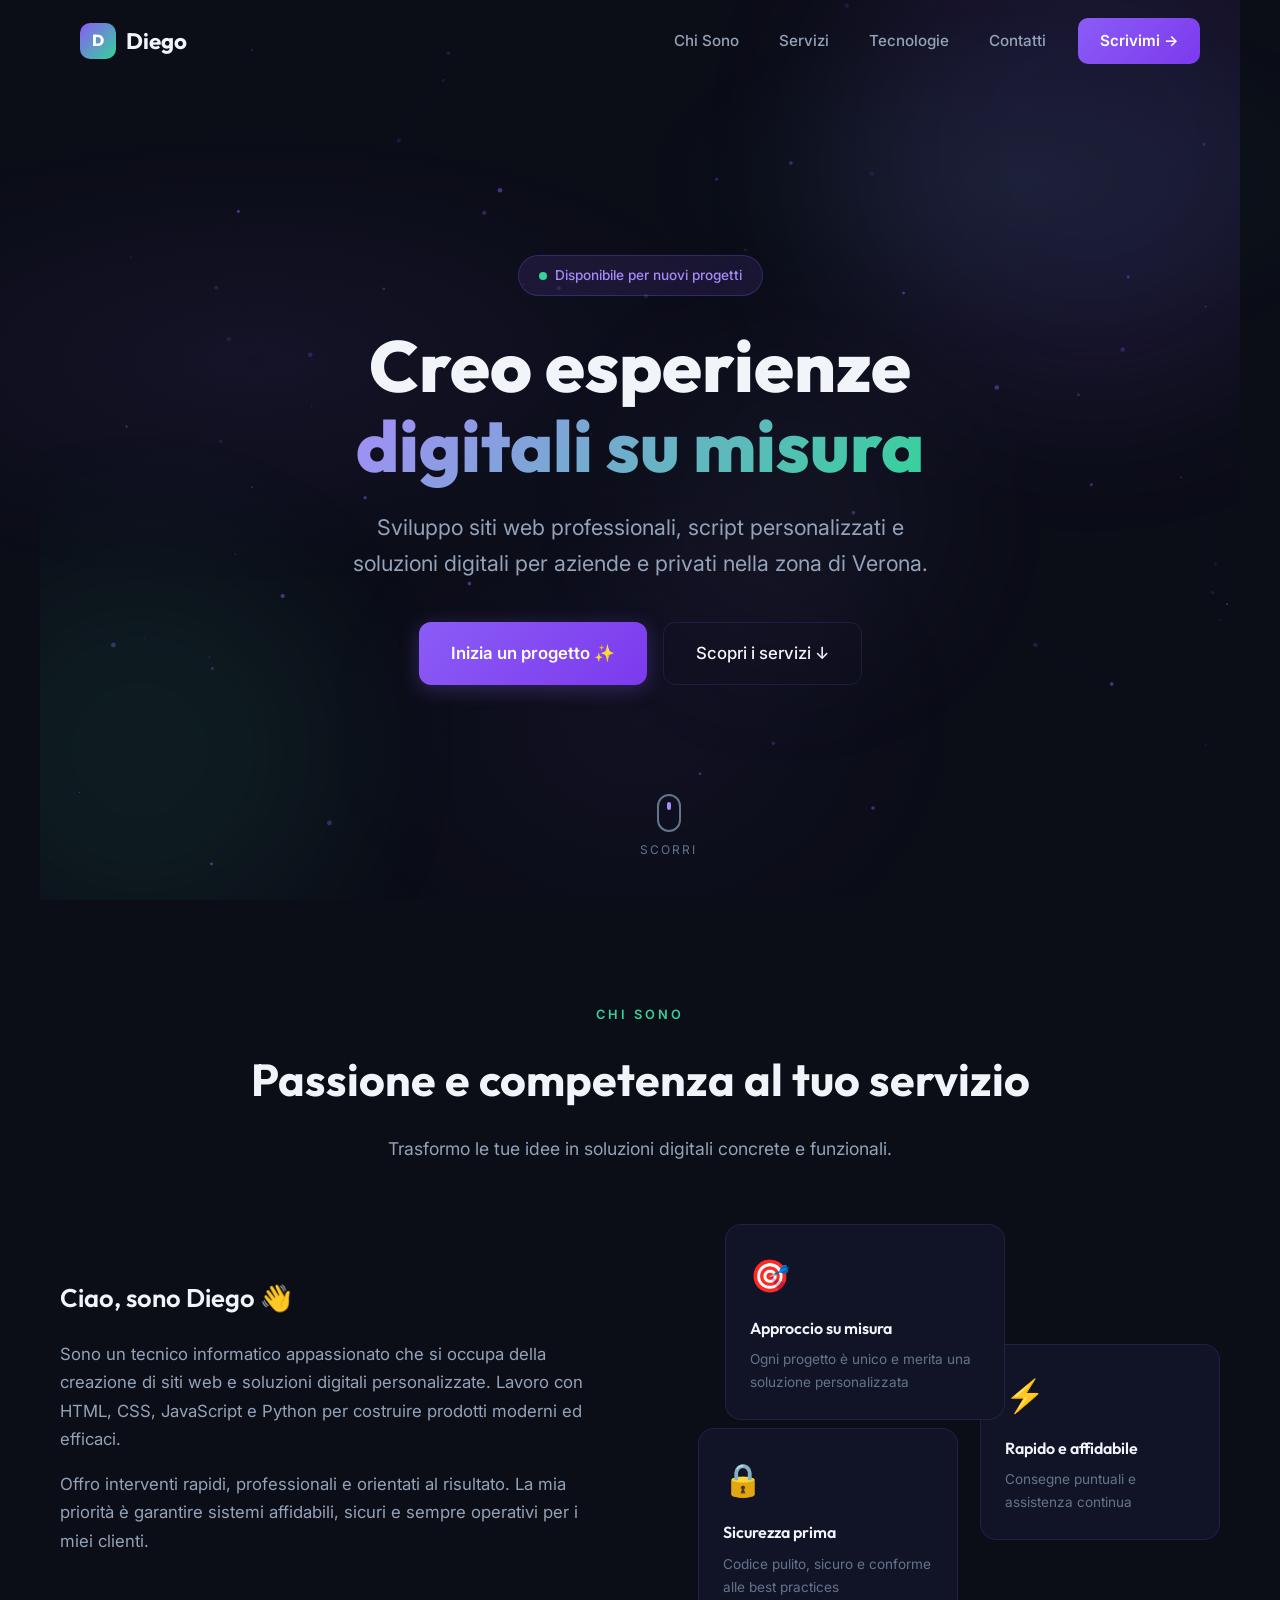
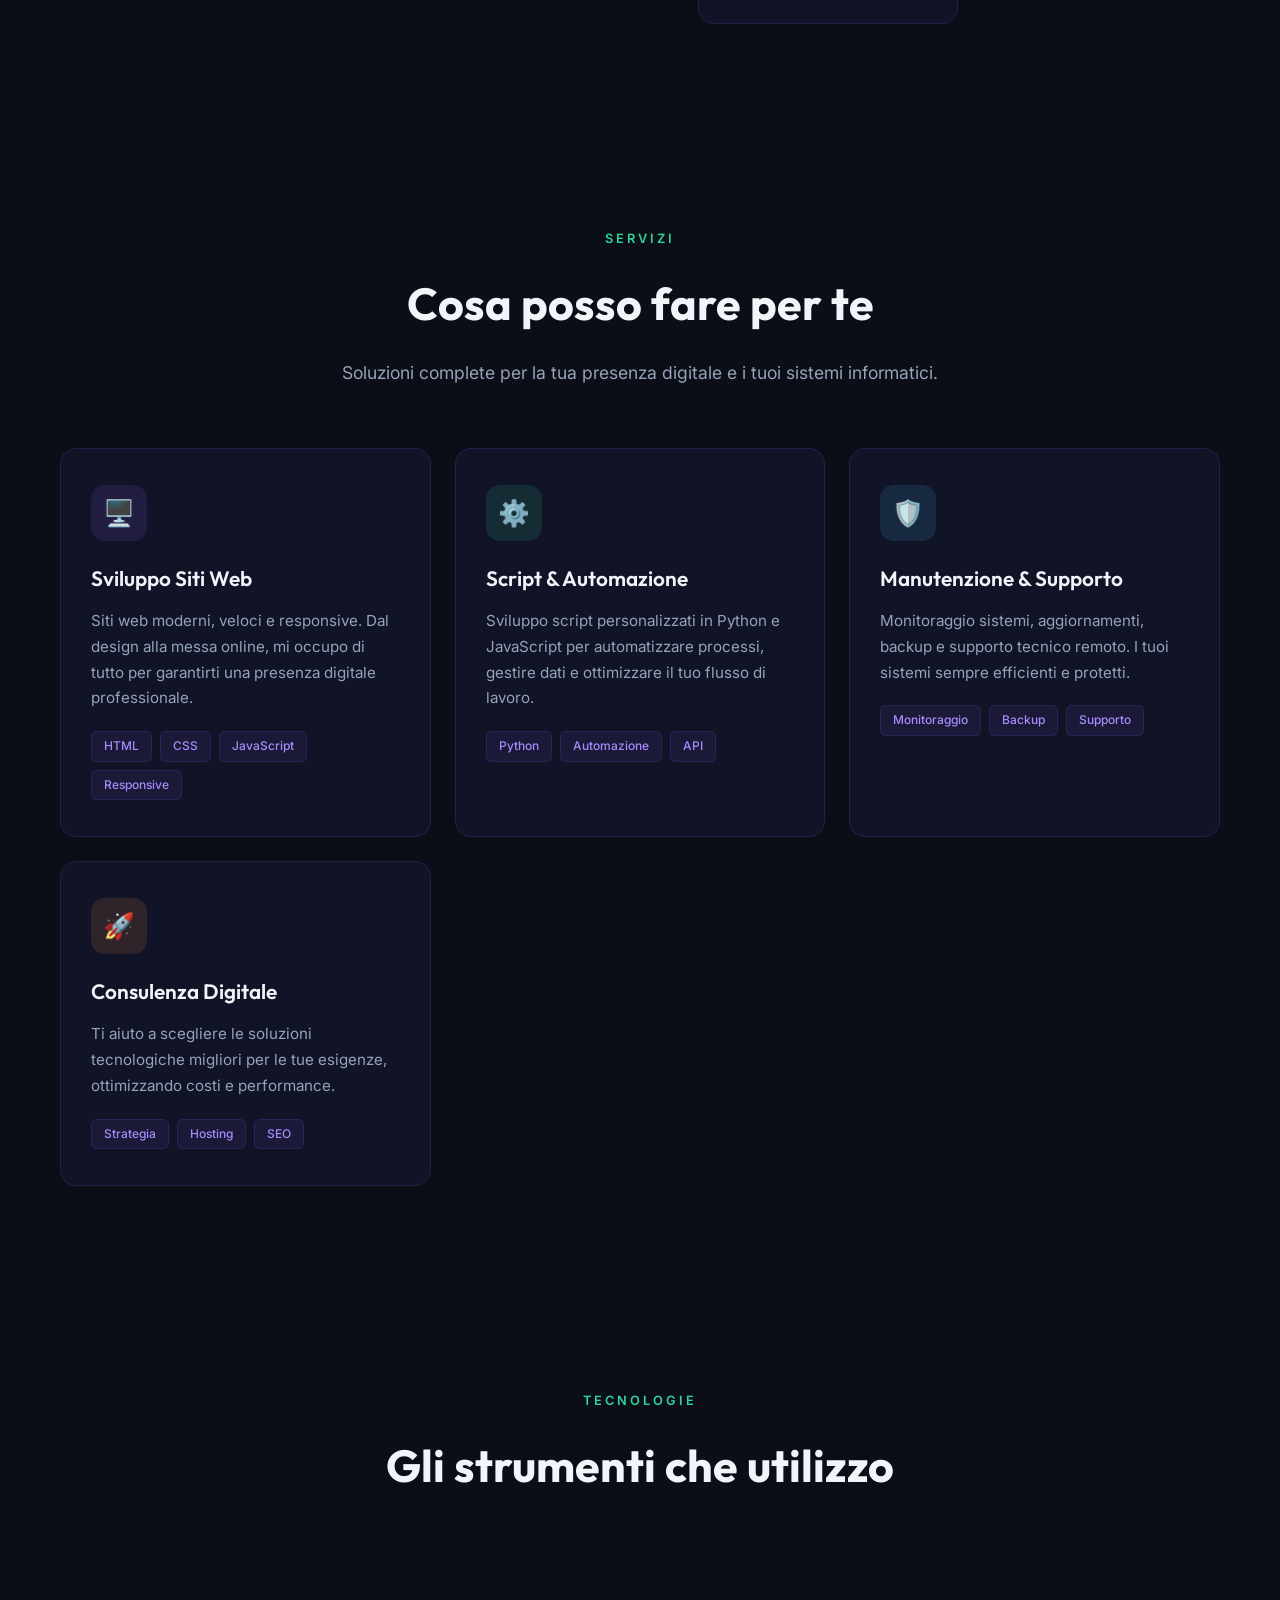
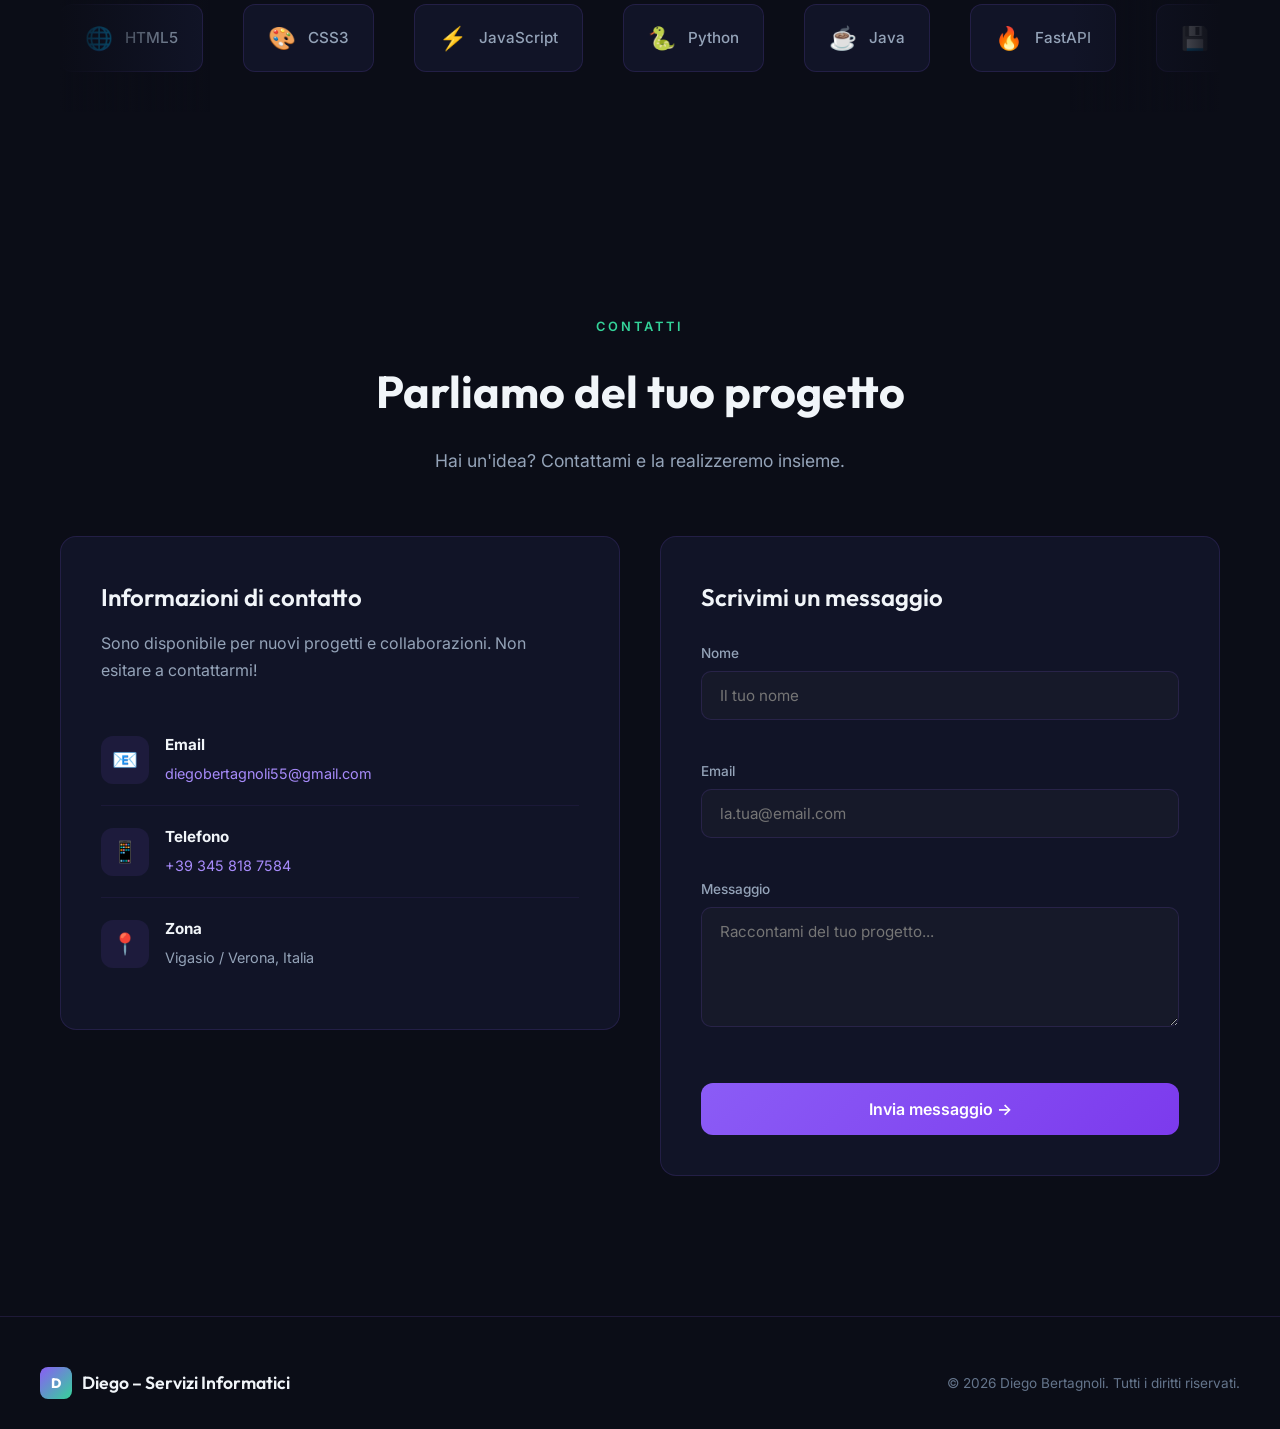
==== index.html @ 733b4179 "primo commit" ====
<!DOCTYPE html>
<html lang="it">
<head>
    <meta charset="UTF-8">
    <meta name="viewport" content="width=device-width, initial-scale=1.0">
    <title>Diego Bertagnoli – Sviluppo Web & Servizi Informatici</title>
    <meta name="description" content="Sviluppo siti web professionali per aziende e privati a Verona. Diego Bertagnoli – soluzioni digitali su misura in HTML, CSS, JavaScript e Python.">

    <!-- Google Fonts -->
    <link href="https://fonts.googleapis.com/css2?family=Outfit:wght@300;400;500;600;700;800&family=Inter:wght@300;400;500;600&display=swap" rel="stylesheet">

    <!-- Stylesheet -->
    <link rel="stylesheet" href="style.css">
</head>

<body>

    <!-- Background -->
    <div class="bg-gradient"></div>
    <canvas id="particles-canvas"></canvas>

    <!-- NAVBAR -->
    <nav id="navbar">
        <div class="nav-container">
            <a href="#" class="nav-logo">
                <div class="logo-icon">D</div>
                Diego
            </a>
            <div class="nav-links" id="navLinks">
                <a href="#chi">Chi Sono</a>
                <a href="#servizi">Servizi</a>
                <a href="#tech">Tecnologie</a>
                <a href="#contatti">Contatti</a>
                <a href="#contatti" class="nav-cta">Scrivimi →</a>
            </div>
            <div class="hamburger" id="hamburger">
                <span></span>
                <span></span>
                <span></span>
            </div>
        </div>
    </nav>

    <!-- HERO -->
    <section class="hero" id="hero">
        <div class="hero-bg-orb orb-1"></div>
        <div class="hero-bg-orb orb-2"></div>
        <div class="hero-bg-orb orb-3"></div>
        <div class="hero-content">
            <div class="hero-badge">
                <span class="pulse-dot"></span>
                Disponibile per nuovi progetti
            </div>
            <h1>Creo esperienze<br><span class="gradient-text">digitali su misura</span></h1>
            <p>Sviluppo siti web professionali, script personalizzati e soluzioni digitali per aziende e privati nella zona di Verona.</p>
            <div class="hero-buttons">
                <a href="#contatti" class="btn-primary">Inizia un progetto ✨</a>
                <a href="#servizi" class="btn-secondary">Scopri i servizi ↓</a>
            </div>
        </div>
        <div class="scroll-indicator">
            <div class="scroll-mouse"></div>
            <span>Scorri</span>
        </div>
    </section>

    <!-- CHI SONO -->
    <section id="chi">
        <div class="section-header reveal">
            <span class="section-tag">Chi Sono</span>
            <h2>Passione e competenza al tuo servizio</h2>
            <p>Trasformo le tue idee in soluzioni digitali concrete e funzionali.</p>
        </div>

        <div class="about-grid">
            <div class="about-text reveal">
                <h3>Ciao, sono Diego 👋</h3>
                <p>Sono un tecnico informatico appassionato che si occupa della creazione di siti web e soluzioni digitali personalizzate. Lavoro con HTML, CSS, JavaScript e Python per costruire prodotti moderni ed efficaci.</p>
                <p>Offro interventi rapidi, professionali e orientati al risultato. La mia priorità è garantire sistemi affidabili, sicuri e sempre operativi per i miei clienti.</p>
            </div>

            <div class="about-visual reveal">
                <div class="about-card-stack">
                    <div class="floating-card fc-1">
                        <div class="fc-icon">🎯</div>
                        <div class="fc-title">Approccio su misura</div>
                        <div class="fc-desc">Ogni progetto è unico e merita una soluzione personalizzata</div>
                    </div>
                    <div class="floating-card fc-2">
                        <div class="fc-icon">⚡</div>
                        <div class="fc-title">Rapido e affidabile</div>
                        <div class="fc-desc">Consegne puntuali e assistenza continua</div>
                    </div>
                    <div class="floating-card fc-3">
                        <div class="fc-icon">🔒</div>
                        <div class="fc-title">Sicurezza prima</div>
                        <div class="fc-desc">Codice pulito, sicuro e conforme alle best practices</div>
                    </div>
                </div>
            </div>
        </div>
    </section>

    <!-- SERVIZI -->
    <section id="servizi">
        <div class="section-header reveal">
            <span class="section-tag">Servizi</span>
            <h2>Cosa posso fare per te</h2>
            <p>Soluzioni complete per la tua presenza digitale e i tuoi sistemi informatici.</p>
        </div>

        <div class="services-grid">
            <div class="service-card reveal">
                <div class="service-icon si-purple">🖥️</div>
                <h3>Sviluppo Siti Web</h3>
                <p>Siti web moderni, veloci e responsive. Dal design alla messa online, mi occupo di tutto per garantirti una presenza digitale professionale.</p>
                <div class="service-tags">
                    <span class="service-tag">HTML</span>
                    <span class="service-tag">CSS</span>
                    <span class="service-tag">JavaScript</span>
                    <span class="service-tag">Responsive</span>
                </div>
            </div>

            <div class="service-card reveal">
                <div class="service-icon si-green">⚙️</div>
                <h3>Script & Automazione</h3>
                <p>Sviluppo script personalizzati in Python e JavaScript per automatizzare processi, gestire dati e ottimizzare il tuo flusso di lavoro.</p>
                <div class="service-tags">
                    <span class="service-tag">Python</span>
                    <span class="service-tag">Automazione</span>
                    <span class="service-tag">API</span>
                </div>
            </div>

            <div class="service-card reveal">
                <div class="service-icon si-blue">🛡️</div>
                <h3>Manutenzione & Supporto</h3>
                <p>Monitoraggio sistemi, aggiornamenti, backup e supporto tecnico remoto. I tuoi sistemi sempre efficienti e protetti.</p>
                <div class="service-tags">
                    <span class="service-tag">Monitoraggio</span>
                    <span class="service-tag">Backup</span>
                    <span class="service-tag">Supporto</span>
                </div>
            </div>

            <div class="service-card reveal">
                <div class="service-icon si-orange">🚀</div>
                <h3>Consulenza Digitale</h3>
                <p>Ti aiuto a scegliere le soluzioni tecnologiche migliori per le tue esigenze, ottimizzando costi e performance.</p>
                <div class="service-tags">
                    <span class="service-tag">Strategia</span>
                    <span class="service-tag">Hosting</span>
                    <span class="service-tag">SEO</span>
                </div>
            </div>
        </div>
    </section>

    <!-- TECH STACK -->
    <section id="tech">
        <div class="section-header reveal">
            <span class="section-tag">Tecnologie</span>
            <h2>Gli strumenti che utilizzo</h2>
        </div>

        <div class="tech-marquee reveal">
            <div class="tech-track">
                <div class="tech-item"><span>🌐</span> HTML5</div>
                <div class="tech-item"><span>🎨</span> CSS3</div>
                <div class="tech-item"><span>⚡</span> JavaScript</div>
                <div class="tech-item"><span>🐍</span> Python</div>
                <div class="tech-item"><span>☕</span> Java</div>
                <div class="tech-item"><span>🔥</span> FastAPI</div>
                <div class="tech-item"><span>💾</span> SQL</div>
                <div class="tech-item"><span>🔧</span> Git</div>
                <div class="tech-item"><span>🖥️</span> VS Code</div>
                <div class="tech-item"><span>🌐</span> HTML5</div>
                <div class="tech-item"><span>🎨</span> CSS3</div>
                <div class="tech-item"><span>⚡</span> JavaScript</div>
                <div class="tech-item"><span>🐍</span> Python</div>
                <div class="tech-item"><span>☕</span> Java</div>
                <div class="tech-item"><span>🔥</span> FastAPI</div>
                <div class="tech-item"><span>💾</span> SQL</div>
                <div class="tech-item"><span>🔧</span> Git</div>
                <div class="tech-item"><span>🖥️</span> VS Code</div>
            </div>
        </div>
    </section>

    <!-- CONTATTI -->
    <section id="contatti">
        <div class="section-header reveal">
            <span class="section-tag">Contatti</span>
            <h2>Parliamo del tuo progetto</h2>
            <p>Hai un'idea? Contattami e la realizzeremo insieme.</p>
        </div>

        <div class="contact-grid">
            <div class="contact-info reveal">
                <h3>Informazioni di contatto</h3>
                <p>Sono disponibile per nuovi progetti e collaborazioni. Non esitare a contattarmi!</p>

                <div class="contact-detail">
                    <div class="contact-detail-icon">📧</div>
                    <div class="contact-detail-text">
                        <strong>Email</strong>
                        <span><a href="mailto:diegobertagnoli55@gmail.com">diegobertagnoli55@gmail.com</a></span>
                    </div>
                </div>

                <div class="contact-detail">
                    <div class="contact-detail-icon">📱</div>
                    <div class="contact-detail-text">
                        <strong>Telefono</strong>
                        <span><a href="tel:+393458187584">+39 345 818 7584</a></span>
                    </div>
                </div>

                <div class="contact-detail">
                    <div class="contact-detail-icon">📍</div>
                    <div class="contact-detail-text">
                        <strong>Zona</strong>
                        <span>Vigasio / Verona, Italia</span>
                    </div>
                </div>
            </div>

            <div class="contact-form-wrapper reveal">
                <h3>Scrivimi un messaggio</h3>

                <form id="contactForm">
                    <div class="form-group">
                        <label for="name">Nome</label>
                        <input type="text" id="name" name="name" placeholder="Il tuo nome" required>
                        <span class="fs-field-error" id="nameError"></span>
                    </div>
                    <div class="form-group">
                        <label for="email">Email</label>
                        <input type="email" id="email" name="email" placeholder="la.tua@email.com" required>
                        <span class="fs-field-error" id="emailError"></span>
                    </div>
                    <div class="form-group">
                        <label for="message">Messaggio</label>
                        <textarea id="message" name="message" placeholder="Raccontami del tuo progetto..." required></textarea>
                        <span class="fs-field-error" id="messageError"></span>
                    </div>
                    <button type="submit" class="form-submit" id="submitBtn">Invia messaggio →</button>
                </form>
            </div>
        </div>
    </section>

    <!-- FOOTER -->
    <footer>
        <div class="footer-content">
            <div class="footer-brand">
                <div class="logo-icon">D</div>
                Diego – Servizi Informatici
            </div>
            <div class="footer-copy">
                © 2026 Diego Bertagnoli. Tutti i diritti riservati.
            </div>
        </div>
    </footer>

    <!-- Back to Top -->
    <button class="back-to-top" id="backToTop" aria-label="Torna su">↑</button>

    <!-- Script -->
    <script src="script.js"></script>

</body>
</html>
---- style.css ----
/* ===== DESIGN TOKENS ===== */
:root {
    --primary: #8B5CF6;
    --primary-light: #A78BFA;
    --primary-dark: #7C3AED;
    --accent: #34D399;
    --accent-dark: #10B981;
    --bg-dark: #0B0D17;
    --bg-card: #111427;
    --bg-card-hover: #181C33;
    --surface: #161929;
    --text-primary: #F1F5F9;
    --text-secondary: #94A3B8;
    --text-muted: #64748B;
    --border: rgba(139, 92, 246, 0.15);
    --glow: rgba(139, 92, 246, 0.4);
    --radius: 16px;
    --transition: 0.4s cubic-bezier(0.25, 0.46, 0.45, 0.94);
}

/* ===== RESET & BASE ===== */
*, *::before, *::after {
    margin: 0;
    padding: 0;
    box-sizing: border-box;
}

html {
    scroll-behavior: smooth;
    scroll-padding-top: 80px;
}

body {
    font-family: 'Inter', sans-serif;
    background: var(--bg-dark);
    color: var(--text-primary);
    overflow-x: hidden;
    line-height: 1.7;
}

/* ===== ANIMATED BACKGROUND GRADIENT ===== */
.bg-gradient {
    position: fixed;
    top: 0;
    left: 0;
    width: 100%;
    height: 100%;
    z-index: -1;
    background:
        radial-gradient(ellipse 80% 50% at 20% 40%, rgba(139, 92, 246, 0.08) 0%, transparent 50%),
        radial-gradient(ellipse 60% 40% at 80% 20%, rgba(52, 211, 153, 0.06) 0%, transparent 50%),
        radial-gradient(ellipse 50% 60% at 50% 80%, rgba(139, 92, 246, 0.05) 0%, transparent 50%);
    animation: bgShift 15s ease-in-out infinite alternate;
}

@keyframes bgShift {
    0% { opacity: 0.7; transform: scale(1); }
    50% { opacity: 1; transform: scale(1.05); }
    100% { opacity: 0.8; transform: scale(1); }
}

/* ===== NAVBAR ===== */
nav {
    position: fixed;
    top: 0;
    width: 100%;
    z-index: 1000;
    padding: 18px 0;
    transition: var(--transition);
    background: transparent;
}

nav.scrolled {
    background: rgba(11, 13, 23, 0.85);
    backdrop-filter: blur(20px) saturate(180%);
    -webkit-backdrop-filter: blur(20px) saturate(180%);
    border-bottom: 1px solid var(--border);
    padding: 12px 0;
}

.nav-container {
    max-width: 1200px;
    margin: auto;
    display: flex;
    justify-content: space-between;
    align-items: center;
    padding: 0 40px;
}

.nav-logo {
    font-family: 'Outfit', sans-serif;
    font-weight: 700;
    font-size: 1.4rem;
    color: var(--text-primary);
    text-decoration: none;
    display: flex;
    align-items: center;
    gap: 10px;
}

.nav-logo .logo-icon {
    width: 36px;
    height: 36px;
    background: linear-gradient(135deg, var(--primary), var(--accent));
    border-radius: 10px;
    display: flex;
    align-items: center;
    justify-content: center;
    font-size: 1rem;
    font-weight: 800;
    color: white;
}

.nav-links {
    display: flex;
    align-items: center;
    gap: 8px;
}

.nav-links a {
    color: var(--text-secondary);
    text-decoration: none;
    font-weight: 500;
    font-size: 0.95rem;
    padding: 8px 16px;
    border-radius: 8px;
    transition: var(--transition);
    position: relative;
}

.nav-links a:hover {
    color: var(--text-primary);
    background: rgba(139, 92, 246, 0.1);
}

.nav-links .nav-cta {
    background: linear-gradient(135deg, var(--primary), var(--primary-dark));
    color: white !important;
    padding: 10px 22px;
    border-radius: 10px;
    font-weight: 600;
    margin-left: 8px;
}

.nav-links .nav-cta:hover {
    transform: translateY(-2px);
    box-shadow: 0 8px 25px var(--glow);
    background: linear-gradient(135deg, var(--primary-light), var(--primary));
}

/* Hamburger */
.hamburger {
    display: none;
    flex-direction: column;
    cursor: pointer;
    gap: 5px;
    padding: 8px;
    z-index: 1001;
}

.hamburger span {
    width: 26px;
    height: 2.5px;
    background: var(--text-primary);
    border-radius: 4px;
    transition: var(--transition);
}

.hamburger.active span:nth-child(1) { transform: rotate(45deg) translate(5px, 5px); }
.hamburger.active span:nth-child(2) { opacity: 0; }
.hamburger.active span:nth-child(3) { transform: rotate(-45deg) translate(5px, -5px); }

/* ===== HERO ===== */
.hero {
    min-height: 100vh;
    display: flex;
    align-items: center;
    justify-content: center;
    text-align: center;
    padding: 120px 20px 80px;
    position: relative;
    overflow: hidden;
}

.hero-bg-orb {
    position: absolute;
    border-radius: 50%;
    filter: blur(80px);
    opacity: 0.5;
    animation: orbFloat 10s ease-in-out infinite;
}

.hero-bg-orb.orb-1 {
    width: 500px;
    height: 500px;
    background: var(--primary);
    top: -100px;
    right: -100px;
    opacity: 0.12;
    animation-delay: 0s;
}

.hero-bg-orb.orb-2 {
    width: 400px;
    height: 400px;
    background: var(--accent);
    bottom: -50px;
    left: -100px;
    opacity: 0.08;
    animation-delay: -5s;
}

.hero-bg-orb.orb-3 {
    width: 300px;
    height: 300px;
    background: var(--primary-light);
    top: 40%;
    left: 50%;
    opacity: 0.06;
    animation-delay: -2.5s;
}

@keyframes orbFloat {
    0%, 100% { transform: translate(0, 0) scale(1); }
    33% { transform: translate(30px, -30px) scale(1.05); }
    66% { transform: translate(-20px, 20px) scale(0.95); }
}

.hero-content {
    position: relative;
    z-index: 2;
    max-width: 800px;
}

.hero-badge {
    display: inline-flex;
    align-items: center;
    gap: 8px;
    padding: 8px 20px;
    background: rgba(139, 92, 246, 0.12);
    border: 1px solid rgba(139, 92, 246, 0.25);
    border-radius: 50px;
    font-size: 0.85rem;
    font-weight: 500;
    color: var(--primary-light);
    margin-bottom: 30px;
    animation: fadeInUp 0.8s ease-out;
}

.hero-badge .pulse-dot {
    width: 8px;
    height: 8px;
    background: var(--accent);
    border-radius: 50%;
    animation: pulse 2s ease-in-out infinite;
}

@keyframes pulse {
    0%, 100% { opacity: 1; transform: scale(1); }
    50% { opacity: 0.5; transform: scale(1.5); }
}

.hero h1 {
    font-family: 'Outfit', sans-serif;
    font-size: clamp(2.8rem, 6vw, 4.5rem);
    font-weight: 800;
    line-height: 1.1;
    margin-bottom: 24px;
    animation: fadeInUp 0.8s ease-out 0.15s both;
}

.hero h1 .gradient-text {
    background: linear-gradient(135deg, var(--primary-light), var(--accent));
    -webkit-background-clip: text;
    -webkit-text-fill-color: transparent;
    background-clip: text;
}

.hero p {
    font-size: clamp(1.1rem, 2vw, 1.35rem);
    color: var(--text-secondary);
    max-width: 600px;
    margin: 0 auto 40px;
    animation: fadeInUp 0.8s ease-out 0.3s both;
}

.hero-buttons {
    display: flex;
    gap: 16px;
    justify-content: center;
    flex-wrap: wrap;
    animation: fadeInUp 0.8s ease-out 0.45s both;
}

.btn-primary {
    display: inline-flex;
    align-items: center;
    gap: 8px;
    padding: 16px 32px;
    background: linear-gradient(135deg, var(--primary), var(--primary-dark));
    color: white;
    border: none;
    border-radius: 12px;
    font-size: 1.05rem;
    font-weight: 600;
    text-decoration: none;
    cursor: pointer;
    transition: var(--transition);
    box-shadow: 0 4px 20px rgba(139, 92, 246, 0.3);
}

.btn-primary:hover {
    transform: translateY(-3px);
    box-shadow: 0 8px 35px rgba(139, 92, 246, 0.45);
}

.btn-secondary {
    display: inline-flex;
    align-items: center;
    gap: 8px;
    padding: 16px 32px;
    background: transparent;
    color: var(--text-primary);
    border: 1.5px solid var(--border);
    border-radius: 12px;
    font-size: 1.05rem;
    font-weight: 500;
    text-decoration: none;
    cursor: pointer;
    transition: var(--transition);
}

.btn-secondary:hover {
    border-color: var(--primary);
    background: rgba(139, 92, 246, 0.08);
    transform: translateY(-3px);
}

/* ===== SCROLL INDICATOR ===== */
.scroll-indicator {
    position: absolute;
    bottom: 40px;
    left: 50%;
    transform: translateX(-50%);
    display: flex;
    flex-direction: column;
    align-items: center;
    gap: 8px;
    animation: fadeInUp 0.8s ease-out 0.6s both;
}

.scroll-indicator span {
    font-size: 0.75rem;
    color: var(--text-muted);
    text-transform: uppercase;
    letter-spacing: 2px;
}

.scroll-mouse {
    width: 24px;
    height: 38px;
    border: 2px solid var(--text-muted);
    border-radius: 12px;
    position: relative;
}

.scroll-mouse::before {
    content: '';
    position: absolute;
    top: 6px;
    left: 50%;
    transform: translateX(-50%);
    width: 4px;
    height: 8px;
    background: var(--primary-light);
    border-radius: 2px;
    animation: scrollDown 2s ease-in-out infinite;
}

@keyframes scrollDown {
    0% { opacity: 1; transform: translateX(-50%) translateY(0); }
    100% { opacity: 0; transform: translateX(-50%) translateY(16px); }
}

/* ===== SECTIONS ===== */
section {
    padding: 100px 20px;
    max-width: 1200px;
    margin: auto;
}

.section-header {
    text-align: center;
    margin-bottom: 60px;
}

.section-tag {
    display: inline-block;
    font-size: 0.8rem;
    font-weight: 600;
    text-transform: uppercase;
    letter-spacing: 3px;
    color: var(--accent);
    margin-bottom: 16px;
}

.section-header h2 {
    font-family: 'Outfit', sans-serif;
    font-size: clamp(2rem, 4vw, 2.8rem);
    font-weight: 700;
    margin-bottom: 16px;
    color: var(--text-primary);
}

.section-header p {
    color: var(--text-secondary);
    font-size: 1.1rem;
    max-width: 600px;
    margin: 0 auto;
}

/* ===== ABOUT ===== */
.about-grid {
    display: grid;
    grid-template-columns: 1fr 1fr;
    gap: 60px;
    align-items: center;
}

.about-text h3 {
    font-family: 'Outfit', sans-serif;
    font-size: 1.6rem;
    font-weight: 600;
    margin-bottom: 20px;
    color: var(--text-primary);
}

.about-text p {
    color: var(--text-secondary);
    font-size: 1.05rem;
    margin-bottom: 16px;
}

.about-stats {
    display: grid;
    grid-template-columns: repeat(2, 1fr);
    gap: 20px;
    margin-top: 30px;
}

.stat-item {
    padding: 20px;
    background: var(--bg-card);
    border-radius: var(--radius);
    border: 1px solid var(--border);
    text-align: center;
    transition: var(--transition);
}

.stat-item:hover {
    border-color: var(--primary);
    transform: translateY(-4px);
}

.stat-number {
    font-family: 'Outfit', sans-serif;
    font-size: 2rem;
    font-weight: 700;
    background: linear-gradient(135deg, var(--primary-light), var(--accent));
    -webkit-background-clip: text;
    -webkit-text-fill-color: transparent;
    background-clip: text;
}

.stat-label {
    font-size: 0.85rem;
    color: var(--text-muted);
    margin-top: 4px;
}

.about-visual {
    position: relative;
}

.about-card-stack {
    position: relative;
    height: 400px;
}

.floating-card {
    position: absolute;
    background: var(--bg-card);
    border: 1px solid var(--border);
    border-radius: var(--radius);
    padding: 24px;
    transition: var(--transition);
    backdrop-filter: blur(10px);
}

.floating-card:hover {
    transform: translateY(-8px) !important;
    border-color: var(--primary);
}

.floating-card.fc-1 {
    top: 0;
    left: 10%;
    width: 280px;
    z-index: 3;
    animation: float1 6s ease-in-out infinite;
}

.floating-card.fc-2 {
    top: 120px;
    right: 0;
    width: 240px;
    z-index: 2;
    animation: float2 8s ease-in-out infinite;
}

.floating-card.fc-3 {
    bottom: 0;
    left: 5%;
    width: 260px;
    z-index: 1;
    animation: float3 7s ease-in-out infinite;
}

.fc-icon {
    font-size: 2rem;
    margin-bottom: 12px;
}

.fc-title {
    font-family: 'Outfit', sans-serif;
    font-weight: 600;
    font-size: 1rem;
    margin-bottom: 6px;
}

.fc-desc {
    font-size: 0.85rem;
    color: var(--text-muted);
}

@keyframes float1 {
    0%, 100% { transform: translateY(0); }
    50% { transform: translateY(-15px); }
}
@keyframes float2 {
    0%, 100% { transform: translateY(0); }
    50% { transform: translateY(-10px); }
}
@keyframes float3 {
    0%, 100% { transform: translateY(0); }
    50% { transform: translateY(-12px); }
}

/* ===== SERVICES ===== */
.services-grid {
    display: grid;
    grid-template-columns: repeat(auto-fit, minmax(320px, 1fr));
    gap: 24px;
}

.service-card {
    background: var(--bg-card);
    border: 1px solid var(--border);
    border-radius: var(--radius);
    padding: 36px 30px;
    transition: var(--transition);
    position: relative;
    overflow: hidden;
    cursor: default;
}

.service-card::before {
    content: '';
    position: absolute;
    top: 0;
    left: 0;
    right: 0;
    height: 3px;
    background: linear-gradient(90deg, var(--primary), var(--accent));
    opacity: 0;
    transition: var(--transition);
}

.service-card:hover {
    border-color: rgba(139, 92, 246, 0.3);
    background: var(--bg-card-hover);
    transform: translateY(-6px);
    box-shadow: 0 20px 50px rgba(0, 0, 0, 0.3);
}

.service-card:hover::before {
    opacity: 1;
}

.service-icon {
    width: 56px;
    height: 56px;
    border-radius: 14px;
    display: flex;
    align-items: center;
    justify-content: center;
    font-size: 1.6rem;
    margin-bottom: 20px;
    transition: var(--transition);
}

.service-icon.si-purple {
    background: rgba(139, 92, 246, 0.12);
}

.service-icon.si-green {
    background: rgba(52, 211, 153, 0.12);
}

.service-icon.si-blue {
    background: rgba(56, 189, 248, 0.12);
}

.service-icon.si-orange {
    background: rgba(251, 146, 60, 0.12);
}

.service-card:hover .service-icon {
    transform: scale(1.1);
}

.service-card h3 {
    font-family: 'Outfit', sans-serif;
    font-size: 1.3rem;
    font-weight: 600;
    margin-bottom: 12px;
    color: var(--text-primary);
}

.service-card p {
    color: var(--text-secondary);
    font-size: 0.95rem;
    line-height: 1.7;
}

.service-tags {
    display: flex;
    flex-wrap: wrap;
    gap: 8px;
    margin-top: 20px;
}

.service-tag {
    padding: 4px 12px;
    background: rgba(139, 92, 246, 0.08);
    border: 1px solid rgba(139, 92, 246, 0.15);
    border-radius: 6px;
    font-size: 0.75rem;
    font-weight: 500;
    color: var(--primary-light);
}

/* ===== TECH STACK ===== */
.tech-marquee {
    overflow: hidden;
    padding: 40px 0;
    position: relative;
}

.tech-marquee::before,
.tech-marquee::after {
    content: '';
    position: absolute;
    top: 0;
    width: 150px;
    height: 100%;
    z-index: 2;
}

.tech-marquee::before {
    left: 0;
    background: linear-gradient(90deg, var(--bg-dark), transparent);
}

.tech-marquee::after {
    right: 0;
    background: linear-gradient(-90deg, var(--bg-dark), transparent);
}

.tech-track {
    display: flex;
    gap: 40px;
    animation: marquee 25s linear infinite;
    width: max-content;
}

.tech-item {
    display: flex;
    align-items: center;
    gap: 12px;
    padding: 14px 24px;
    background: var(--bg-card);
    border: 1px solid var(--border);
    border-radius: 12px;
    white-space: nowrap;
    font-weight: 500;
    color: var(--text-secondary);
    font-size: 0.95rem;
    transition: var(--transition);
}

.tech-item:hover {
    border-color: var(--primary);
    color: var(--text-primary);
}

.tech-item span {
    font-size: 1.4rem;
}

@keyframes marquee {
    0% { transform: translateX(0); }
    100% { transform: translateX(-50%); }
}

/* ===== CONTACT ===== */
.contact-grid {
    display: grid;
    grid-template-columns: 1fr 1fr;
    gap: 40px;
    align-items: start;
}

.contact-info {
    padding: 40px;
    background: var(--bg-card);
    border: 1px solid var(--border);
    border-radius: var(--radius);
}

.contact-info h3 {
    font-family: 'Outfit', sans-serif;
    font-size: 1.5rem;
    font-weight: 600;
    margin-bottom: 12px;
}

.contact-info > p {
    color: var(--text-secondary);
    margin-bottom: 30px;
}

.contact-detail {
    display: flex;
    align-items: center;
    gap: 16px;
    padding: 18px 0;
    border-bottom: 1px solid rgba(139, 92, 246, 0.08);
}

.contact-detail:last-child {
    border-bottom: none;
}

.contact-detail-icon {
    width: 48px;
    height: 48px;
    border-radius: 12px;
    background: rgba(139, 92, 246, 0.1);
    display: flex;
    align-items: center;
    justify-content: center;
    font-size: 1.3rem;
    flex-shrink: 0;
}

.contact-detail-text strong {
    display: block;
    font-size: 0.95rem;
    margin-bottom: 2px;
}

.contact-detail-text span {
    color: var(--text-secondary);
    font-size: 0.9rem;
}

.contact-detail-text a {
    color: var(--primary-light);
    text-decoration: none;
    transition: var(--transition);
}

.contact-detail-text a:hover {
    color: var(--accent);
}

/* Contact Form */
.contact-form-wrapper {
    padding: 40px;
    background: var(--bg-card);
    border: 1px solid var(--border);
    border-radius: var(--radius);
}

.contact-form-wrapper h3 {
    font-family: 'Outfit', sans-serif;
    font-size: 1.5rem;
    font-weight: 600;
    margin-bottom: 24px;
}

.form-group {
    margin-bottom: 18px;
}

.form-group label {
    display: block;
    font-size: 0.85rem;
    font-weight: 500;
    color: var(--text-secondary);
    margin-bottom: 6px;
}

.form-group input,
.form-group textarea {
    width: 100%;
    padding: 14px 18px;
    background: var(--surface);
    border: 1px solid var(--border);
    border-radius: 10px;
    color: var(--text-primary);
    font-family: 'Inter', sans-serif;
    font-size: 0.95rem;
    transition: var(--transition);
    outline: none;
}

.form-group input:focus,
.form-group textarea:focus {
    border-color: var(--primary);
    box-shadow: 0 0 0 3px rgba(139, 92, 246, 0.15);
}

.form-group textarea {
    resize: vertical;
    min-height: 120px;
}

.form-submit {
    width: 100%;
    padding: 16px;
    background: linear-gradient(135deg, var(--primary), var(--primary-dark));
    color: white;
    border: none;
    border-radius: 12px;
    font-size: 1rem;
    font-weight: 600;
    font-family: 'Inter', sans-serif;
    cursor: pointer;
    transition: var(--transition);
    margin-top: 8px;
}

.form-submit:hover {
    transform: translateY(-2px);
    box-shadow: 0 8px 30px var(--glow);
}

/* ===== FOOTER ===== */
footer {
    border-top: 1px solid var(--border);
    padding: 50px 20px 30px;
    margin-top: 40px;
}

.footer-content {
    max-width: 1200px;
    margin: auto;
    display: flex;
    justify-content: space-between;
    align-items: center;
    flex-wrap: wrap;
    gap: 20px;
}

.footer-brand {
    display: flex;
    align-items: center;
    gap: 10px;
    font-family: 'Outfit', sans-serif;
    font-weight: 600;
    font-size: 1.1rem;
}

.footer-brand .logo-icon {
    width: 32px;
    height: 32px;
    background: linear-gradient(135deg, var(--primary), var(--accent));
    border-radius: 8px;
    display: flex;
    align-items: center;
    justify-content: center;
    font-size: 0.85rem;
    font-weight: 800;
    color: white;
}

.footer-copy {
    color: var(--text-muted);
    font-size: 0.85rem;
}

/* ===== TOAST NOTIFICATIONS ===== */
.toast-container {
    position: fixed;
    top: 30px;
    right: 30px;
    z-index: 10000;
    display: flex;
    flex-direction: column;
    gap: 12px;
}

.toast {
    display: flex;
    align-items: center;
    gap: 14px;
    padding: 18px 28px;
    border-radius: 14px;
    font-family: 'Inter', sans-serif;
    font-size: 1rem;
    font-weight: 600;
    color: #fff;
    box-shadow: 0 10px 40px rgba(0, 0, 0, 0.4);
    backdrop-filter: blur(16px);
    animation: toastSlideIn 0.5s cubic-bezier(0.22, 1, 0.36, 1) forwards;
    pointer-events: auto;
    min-width: 280px;
}

.toast.toast-success {
    background: linear-gradient(135deg, rgba(52, 211, 153, 0.9), rgba(16, 185, 129, 0.9));
    border: 1px solid rgba(52, 211, 153, 0.5);
}

.toast.toast-error {
    background: linear-gradient(135deg, rgba(248, 113, 113, 0.9), rgba(239, 68, 68, 0.9));
    border: 1px solid rgba(248, 113, 113, 0.5);
}

.toast-icon {
    font-size: 1.5rem;
    flex-shrink: 0;
}

.toast.toast-out {
    animation: toastSlideOut 0.4s cubic-bezier(0.22, 1, 0.36, 1) forwards;
}

@keyframes toastSlideIn {
    from {
        opacity: 0;
        transform: translateX(100px) scale(0.8);
    }
    to {
        opacity: 1;
        transform: translateX(0) scale(1);
    }
}

@keyframes toastSlideOut {
    from {
        opacity: 1;
        transform: translateX(0) scale(1);
    }
    to {
        opacity: 0;
        transform: translateX(100px) scale(0.8);
    }
}

.fs-field-error {
    display: block;
    color: #f87171;
    font-size: 0.8rem;
    margin-top: 4px;
    min-height: 18px;
}

/* Button loading state */
.form-submit.loading {
    opacity: 0.7;
    pointer-events: none;
    position: relative;
}

.form-submit.loading::after {
    content: '';
    position: absolute;
    width: 20px;
    height: 20px;
    border: 2px solid rgba(255,255,255,0.3);
    border-top-color: #fff;
    border-radius: 50%;
    animation: spin 0.6s linear infinite;
    right: 20px;
    top: 50%;
    transform: translateY(-50%);
}

@keyframes spin {
    to { transform: translateY(-50%) rotate(360deg); }
}

/* ===== SCROLL ANIMATIONS ===== */
.reveal {
    opacity: 0;
    transform: translateY(40px);
    transition: opacity 0.8s ease-out, transform 0.8s ease-out;
}

.reveal.visible {
    opacity: 1;
    transform: translateY(0);
}

@keyframes fadeInUp {
    from { opacity: 0; transform: translateY(30px); }
    to { opacity: 1; transform: translateY(0); }
}

/* ===== RESPONSIVE ===== */
@media (max-width: 900px) {
    .about-grid {
        grid-template-columns: 1fr;
        gap: 40px;
    }

    .about-card-stack {
        height: auto;
        display: grid;
        grid-template-columns: 1fr 1fr;
        gap: 16px;
    }

    .floating-card {
        position: relative !important;
        top: auto !important;
        left: auto !important;
        right: auto !important;
        bottom: auto !important;
        animation: none !important;
    }

    .floating-card.fc-3 {
        grid-column: 1 / -1;
    }

    .contact-grid {
        grid-template-columns: 1fr;
    }
}

@media (max-width: 768px) {
    .nav-links {
        position: fixed;
        top: 0;
        right: -100%;
        width: 280px;
        height: 100vh;
        background: rgba(11, 13, 23, 0.97);
        backdrop-filter: blur(20px);
        flex-direction: column;
        justify-content: center;
        gap: 20px;
        transition: var(--transition);
        border-left: 1px solid var(--border);
    }

    .nav-links.active {
        right: 0;
    }

    .nav-links a {
        font-size: 1.1rem;
        padding: 12px 24px;
    }

    .nav-links .nav-cta {
        margin-left: 0;
        margin-top: 8px;
    }

    .hamburger {
        display: flex;
    }

    .hero {
        padding: 140px 20px 80px;
    }

    .services-grid {
        grid-template-columns: 1fr;
    }

    section {
        padding: 70px 20px;
    }

    .about-card-stack {
        grid-template-columns: 1fr;
    }

    .footer-content {
        flex-direction: column;
        text-align: center;
    }
}

/* ===== BACK TO TOP ===== */
.back-to-top {
    position: fixed;
    bottom: 30px;
    right: 30px;
    width: 48px;
    height: 48px;
    background: linear-gradient(135deg, var(--primary), var(--primary-dark));
    color: white;
    border: none;
    border-radius: 14px;
    font-size: 1.2rem;
    cursor: pointer;
    z-index: 999;
    opacity: 0;
    visibility: hidden;
    transform: translateY(20px);
    transition: var(--transition);
    box-shadow: 0 4px 20px var(--glow);
}

.back-to-top.visible {
    opacity: 1;
    visibility: visible;
    transform: translateY(0);
}

.back-to-top:hover {
    transform: translateY(-4px);
}

/* ===== PARTICLES ===== */
#particles-canvas {
    position: fixed;
    top: 0;
    left: 0;
    width: 100%;
    height: 100%;
    z-index: -1;
    pointer-events: none;
}
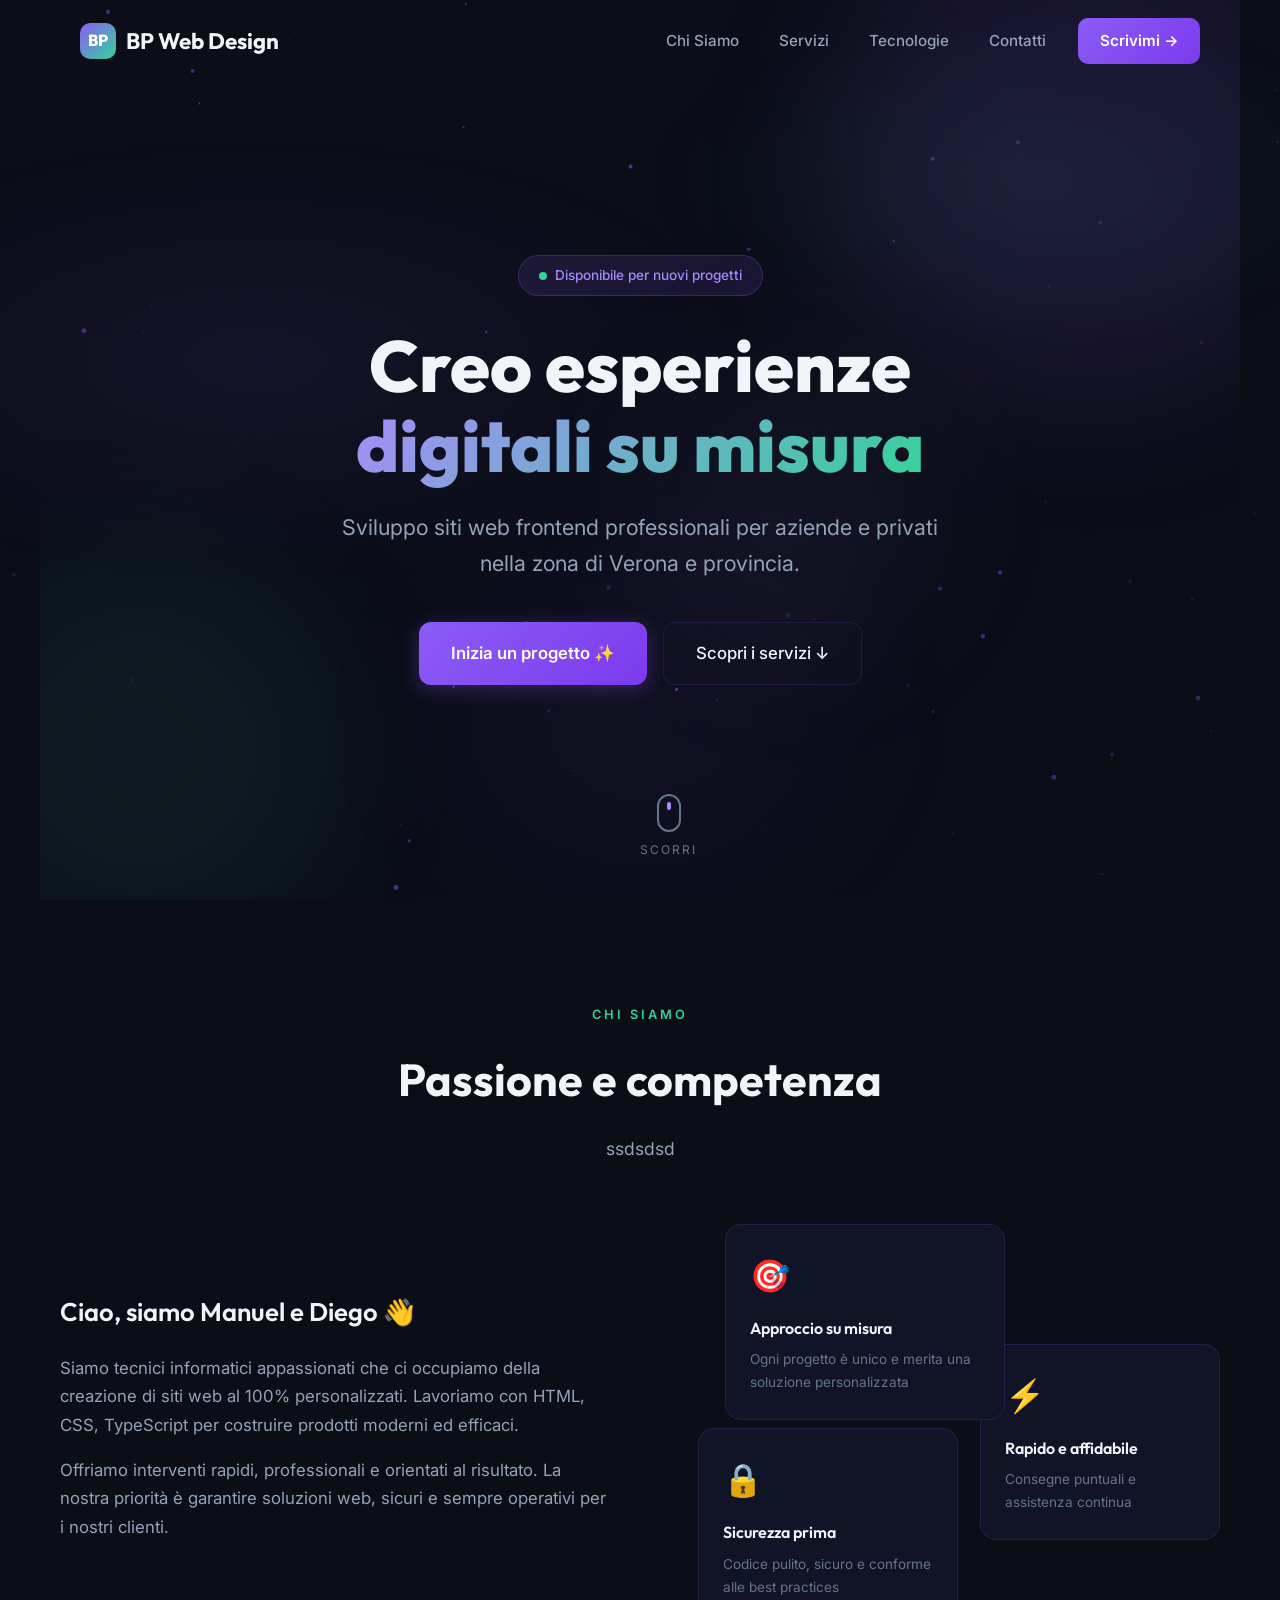
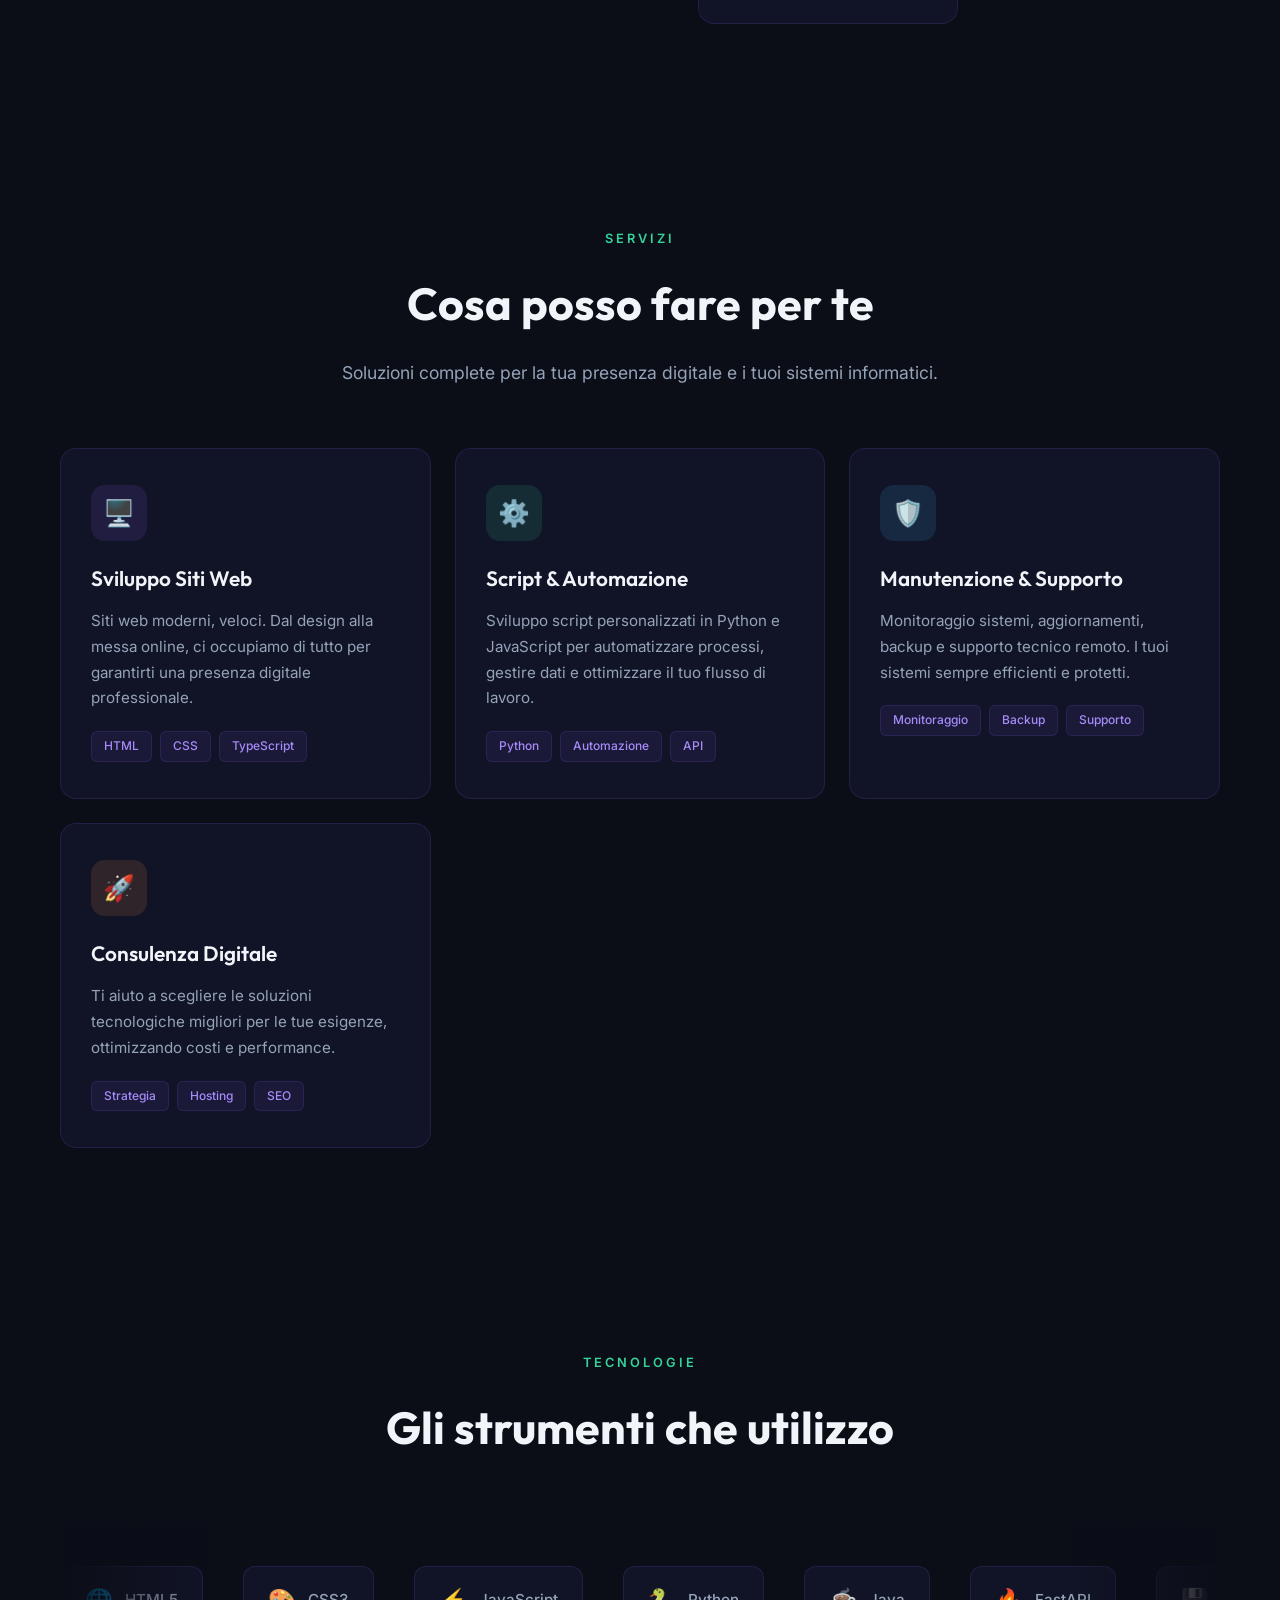
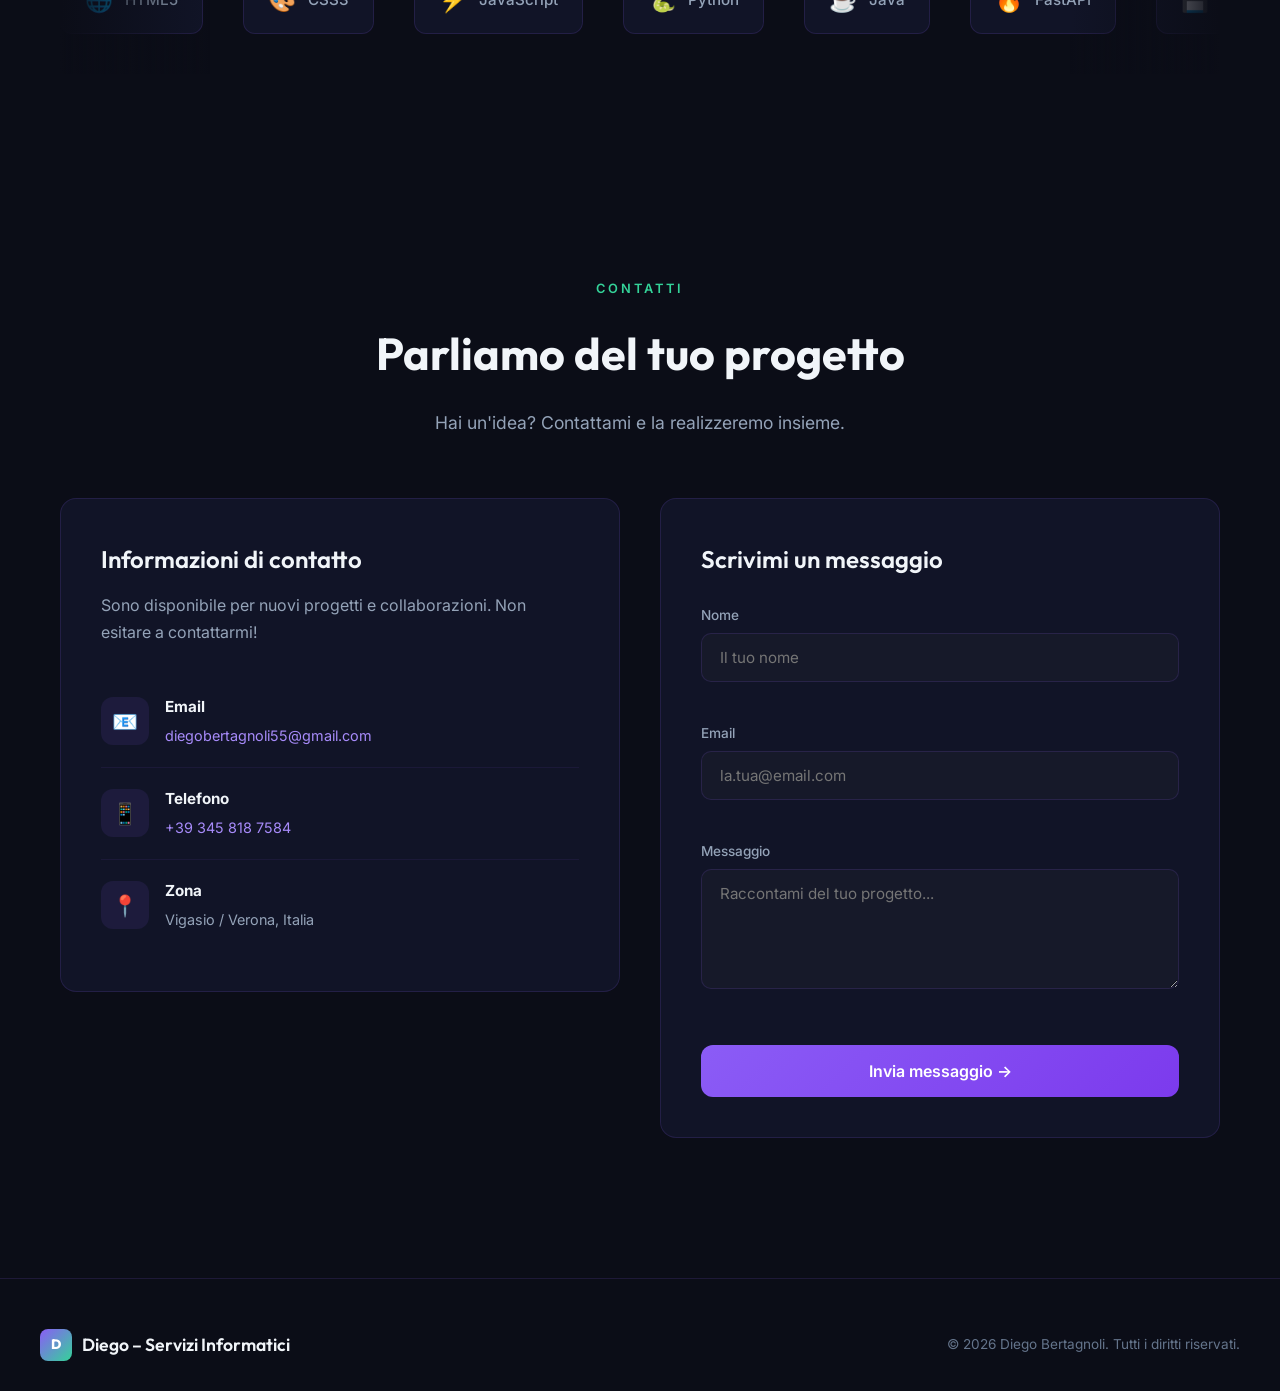
==== commit 4099d51d: "ok htmlw" ====
--- a/index.html
+++ b/index.html
@@ -3,8 +3,8 @@
 <head>
     <meta charset="UTF-8">
     <meta name="viewport" content="width=device-width, initial-scale=1.0">
-    <title>Diego Bertagnoli – Sviluppo Web & Servizi Informatici</title>
-    <meta name="description" content="Sviluppo siti web professionali per aziende e privati a Verona. Diego Bertagnoli – soluzioni digitali su misura in HTML, CSS, JavaScript e Python.">
+    <title>BP Web Design – Sviluppo Web Frontend</title>
+    <meta name="description" content="Sviluppo siti web frontend professionali per aziende e privati a Verona. Diego Bertagnoli - Manuel Perazzoli – soluzioni digitali su misura in HTML, CSS, TypeScript, Native .">
 
     <!-- Google Fonts -->
     <link href="https://fonts.googleapis.com/css2?family=Outfit:wght@300;400;500;600;700;800&family=Inter:wght@300;400;500;600&display=swap" rel="stylesheet">
@@ -23,11 +23,11 @@
     <nav id="navbar">
         <div class="nav-container">
             <a href="#" class="nav-logo">
-                <div class="logo-icon">D</div>
-                Diego
+                <div class="logo-icon">BP</div>
+                BP Web Design
             </a>
             <div class="nav-links" id="navLinks">
-                <a href="#chi">Chi Sono</a>
+                <a href="#chi">Chi Siamo</a>
                 <a href="#servizi">Servizi</a>
                 <a href="#tech">Tecnologie</a>
                 <a href="#contatti">Contatti</a>
@@ -52,7 +52,7 @@
                 Disponibile per nuovi progetti
             </div>
             <h1>Creo esperienze<br><span class="gradient-text">digitali su misura</span></h1>
-            <p>Sviluppo siti web professionali, script personalizzati e soluzioni digitali per aziende e privati nella zona di Verona.</p>
+            <p>Sviluppo siti web frontend professionali per aziende e privati nella zona di Verona e provincia.</p>
             <div class="hero-buttons">
                 <a href="#contatti" class="btn-primary">Inizia un progetto ✨</a>
                 <a href="#servizi" class="btn-secondary">Scopri i servizi ↓</a>
@@ -67,16 +67,16 @@
     <!-- CHI SONO -->
     <section id="chi">
         <div class="section-header reveal">
-            <span class="section-tag">Chi Sono</span>
-            <h2>Passione e competenza al tuo servizio</h2>
-            <p>Trasformo le tue idee in soluzioni digitali concrete e funzionali.</p>
+            <span class="section-tag">Chi Siamo</span>
+            <h2>Passione e competenza</h2>
+            <p>ssdsdsd</p>
         </div>
 
         <div class="about-grid">
             <div class="about-text reveal">
-                <h3>Ciao, sono Diego 👋</h3>
-                <p>Sono un tecnico informatico appassionato che si occupa della creazione di siti web e soluzioni digitali personalizzate. Lavoro con HTML, CSS, JavaScript e Python per costruire prodotti moderni ed efficaci.</p>
-                <p>Offro interventi rapidi, professionali e orientati al risultato. La mia priorità è garantire sistemi affidabili, sicuri e sempre operativi per i miei clienti.</p>
+                <h3>Ciao, siamo Manuel e Diego 👋</h3>
+                <p>Siamo tecnici informatici appassionati che ci occupiamo della creazione di siti web al 100% personalizzati. Lavoriamo con HTML, CSS, TypeScript per costruire prodotti moderni ed efficaci.</p>
+                <p>Offriamo interventi rapidi, professionali e orientati al risultato. La nostra priorità è garantire soluzioni web, sicuri e sempre operativi per i nostri clienti.</p>
             </div>
 
             <div class="about-visual reveal">
@@ -113,12 +113,11 @@
             <div class="service-card reveal">
                 <div class="service-icon si-purple">🖥️</div>
                 <h3>Sviluppo Siti Web</h3>
-                <p>Siti web moderni, veloci e responsive. Dal design alla messa online, mi occupo di tutto per garantirti una presenza digitale professionale.</p>
+                <p>Siti web moderni, veloci. Dal design alla messa online, ci occupiamo  di tutto per garantirti una presenza digitale professionale.</p>
                 <div class="service-tags">
                     <span class="service-tag">HTML</span>
                     <span class="service-tag">CSS</span>
-                    <span class="service-tag">JavaScript</span>
-                    <span class="service-tag">Responsive</span>
+                    <span class="service-tag">TypeScript</span>
                 </div>
             </div>
 
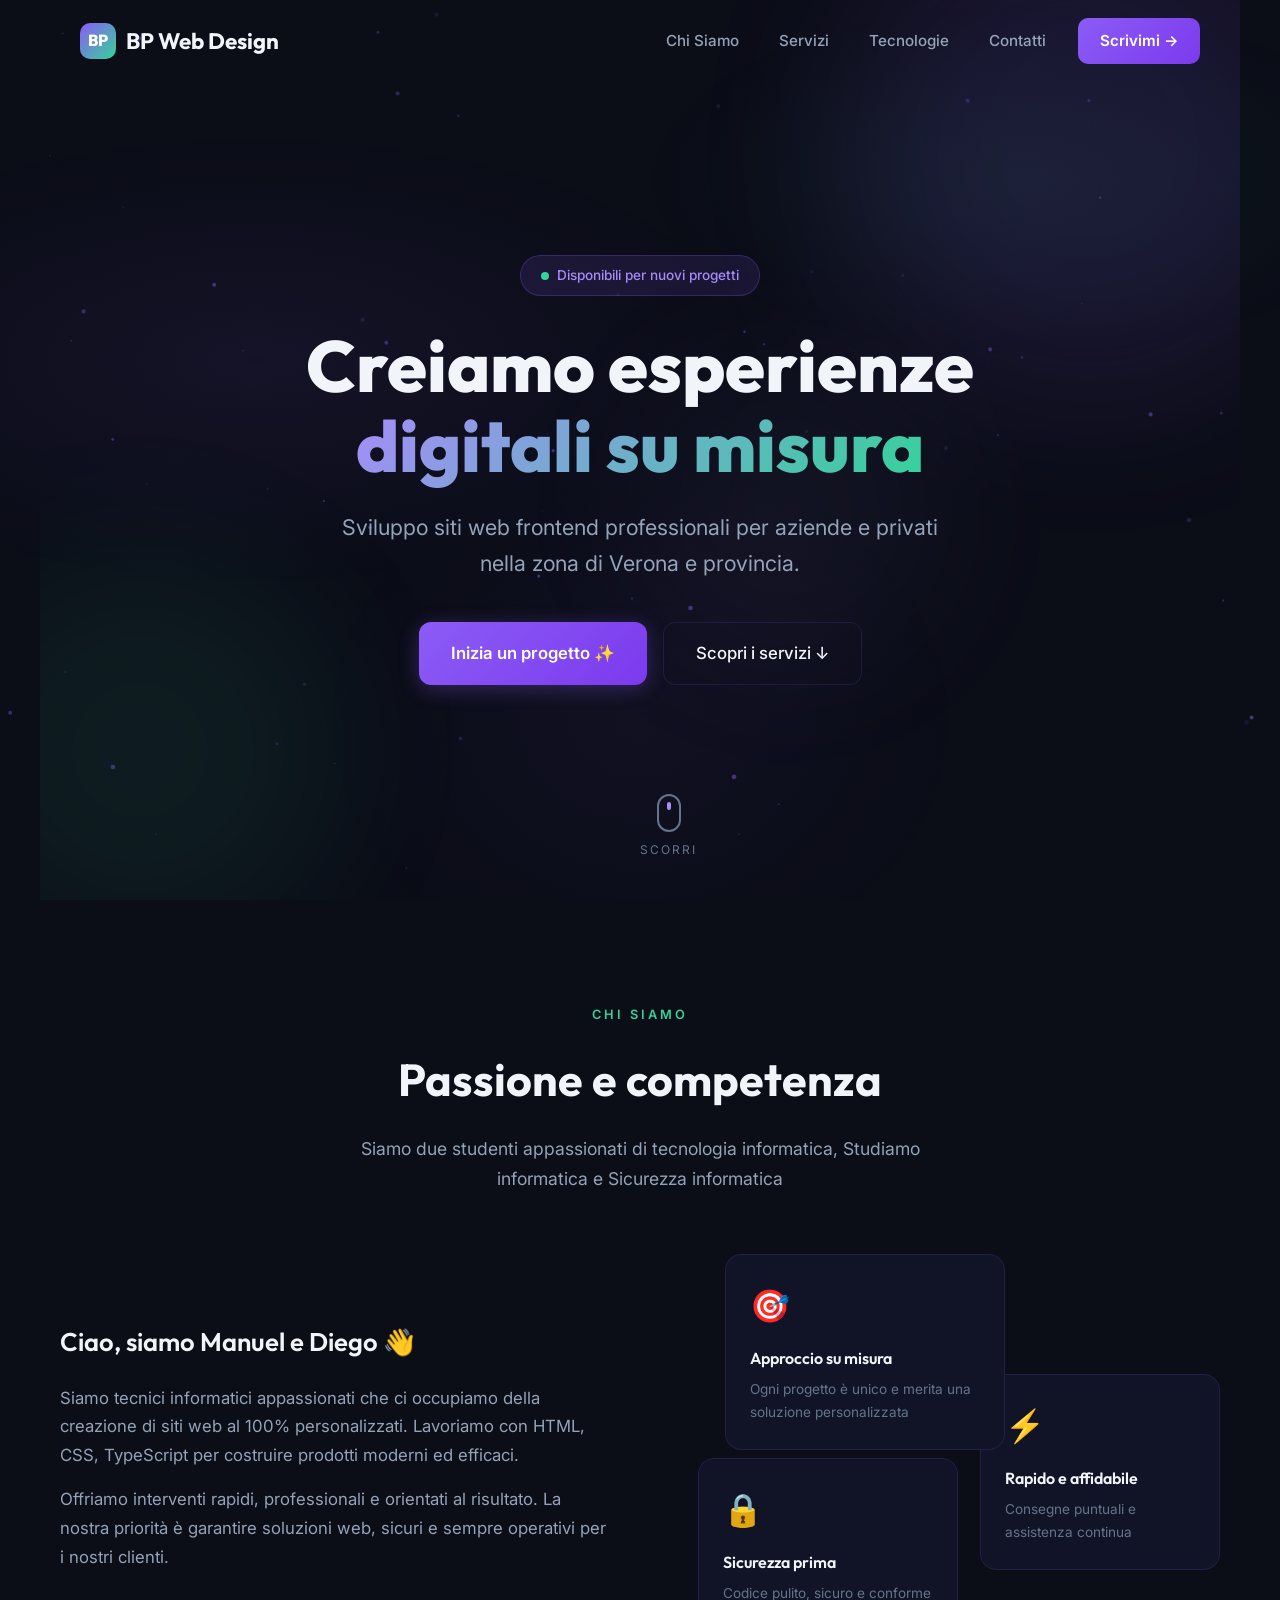
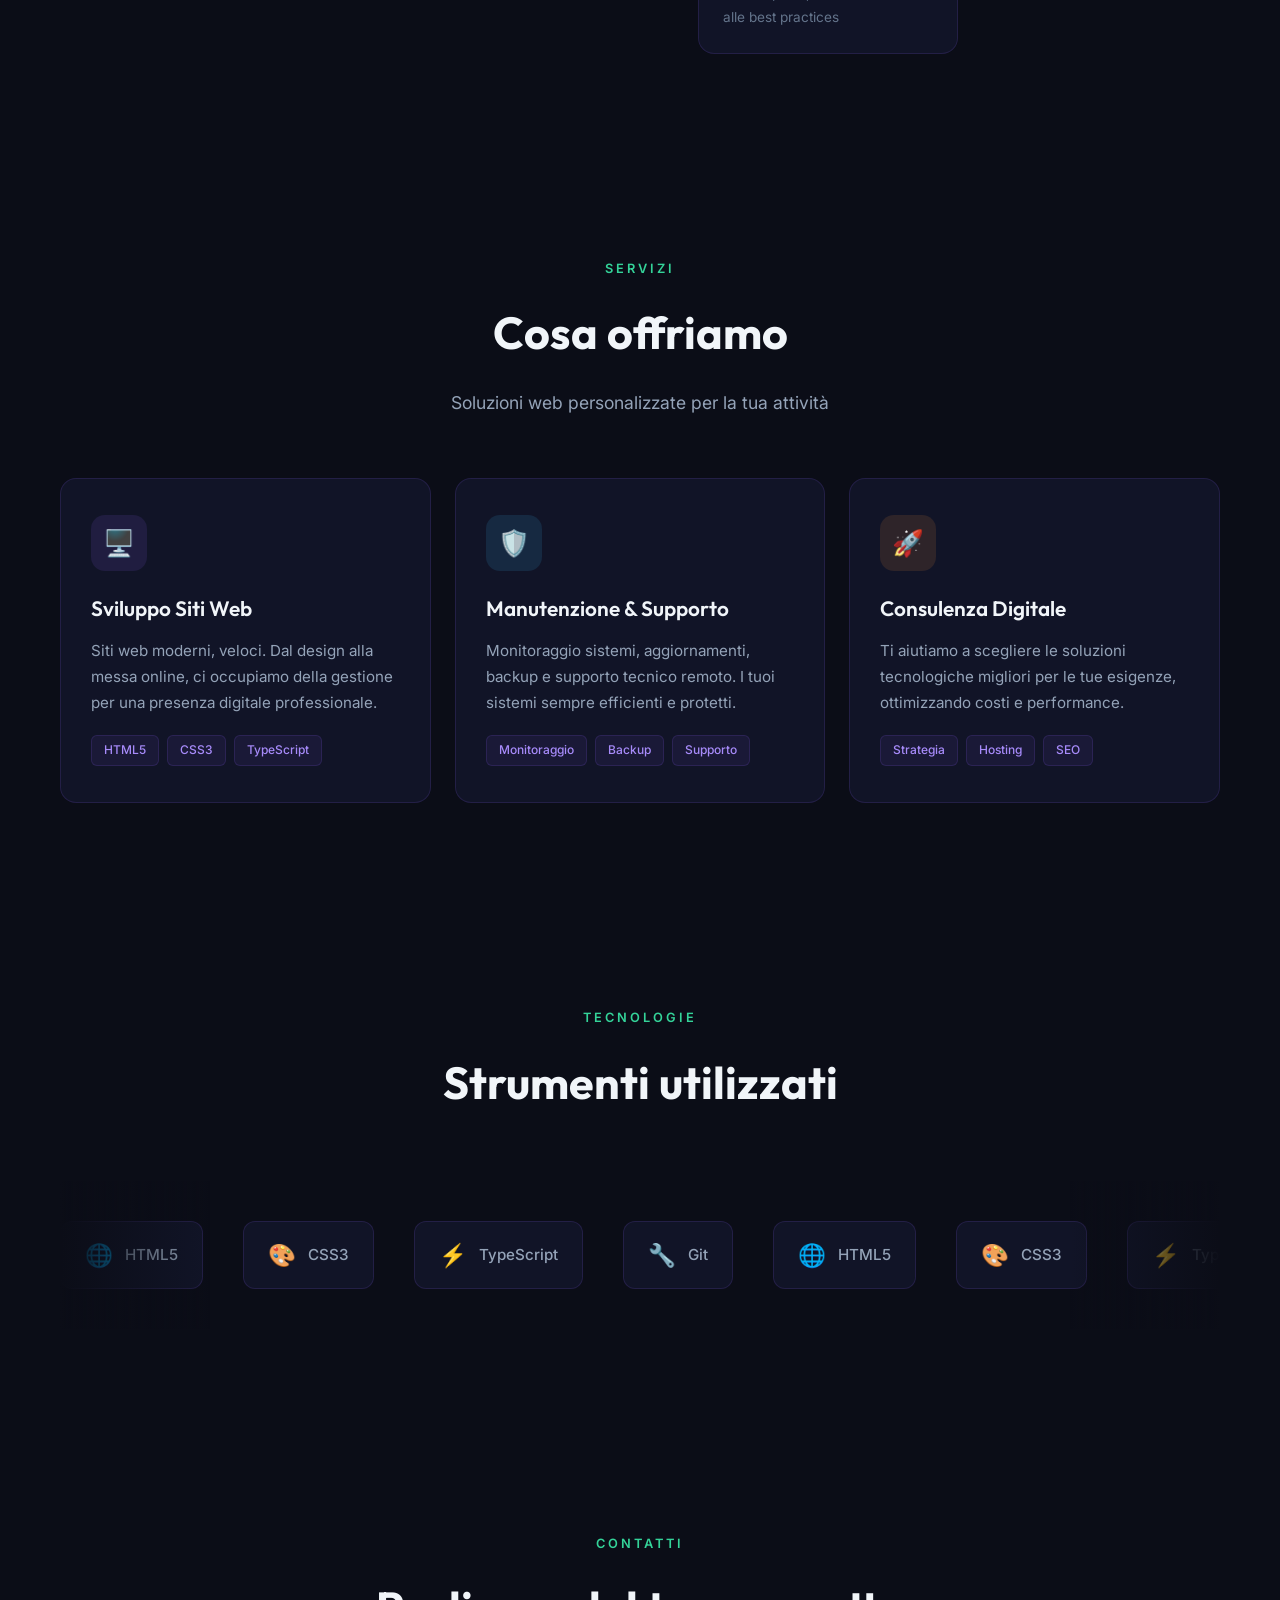
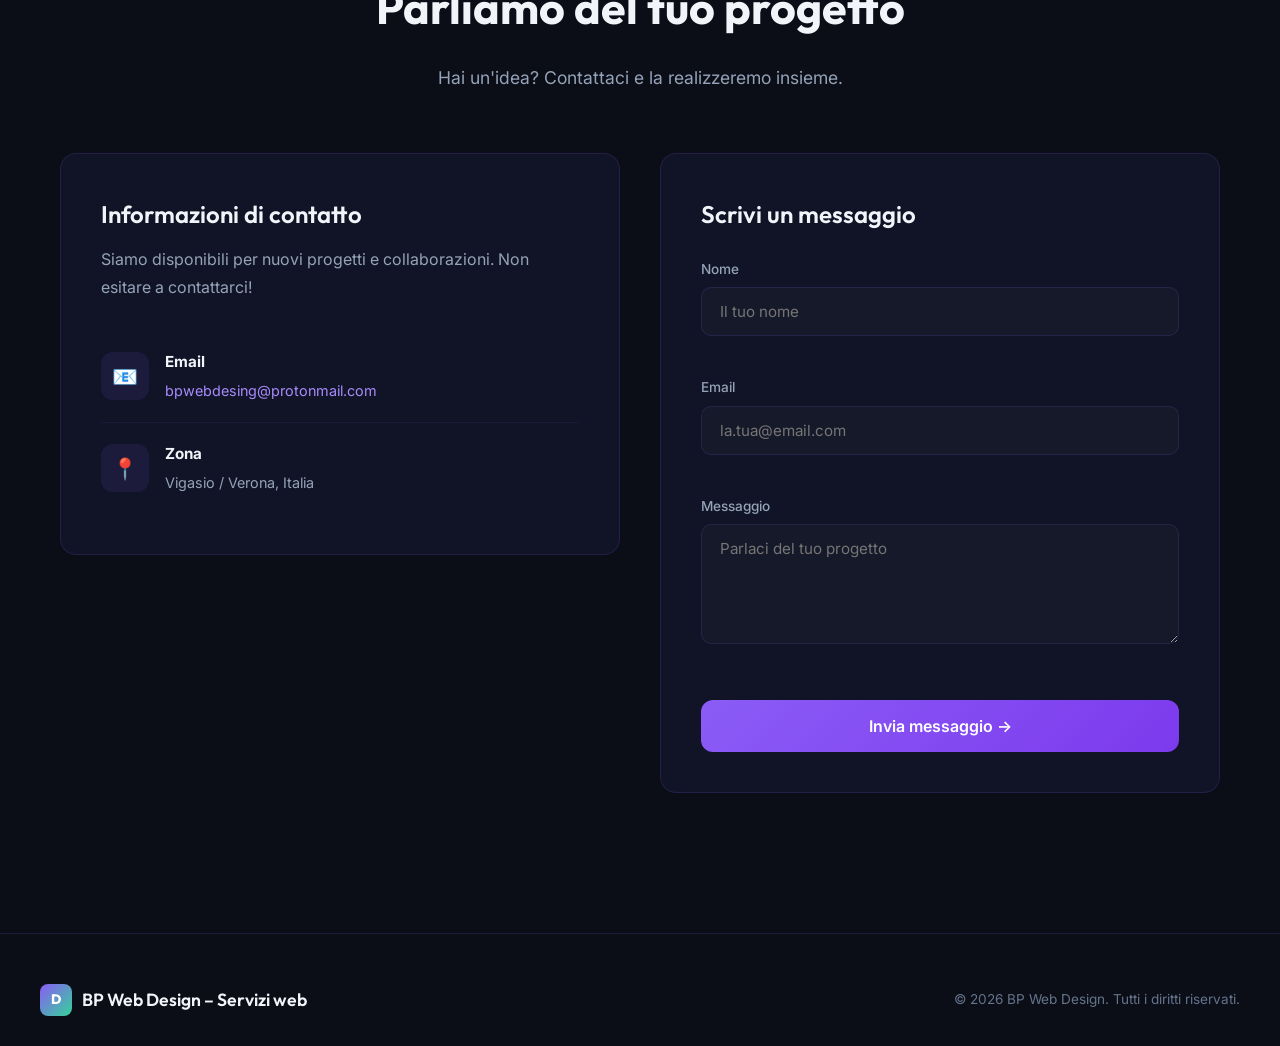
==== commit 04aa9082: "nuovo" ====
--- a/index.html
+++ b/index.html
@@ -49,9 +49,9 @@
         <div class="hero-content">
             <div class="hero-badge">
                 <span class="pulse-dot"></span>
-                Disponibile per nuovi progetti
-            </div>
-            <h1>Creo esperienze<br><span class="gradient-text">digitali su misura</span></h1>
+                Disponibili per nuovi progetti
+            </div>
+            <h1>Creiamo esperienze<br><span class="gradient-text">digitali su misura</span></h1>
             <p>Sviluppo siti web frontend professionali per aziende e privati nella zona di Verona e provincia.</p>
             <div class="hero-buttons">
                 <a href="#contatti" class="btn-primary">Inizia un progetto ✨</a>
@@ -69,7 +69,7 @@
         <div class="section-header reveal">
             <span class="section-tag">Chi Siamo</span>
             <h2>Passione e competenza</h2>
-            <p>ssdsdsd</p>
+            <p>Siamo due studenti appassionati di tecnologia informatica, Studiamo informatica e Sicurezza informatica</p>
         </div>
 
         <div class="about-grid">
@@ -105,30 +105,19 @@
     <section id="servizi">
         <div class="section-header reveal">
             <span class="section-tag">Servizi</span>
-            <h2>Cosa posso fare per te</h2>
-            <p>Soluzioni complete per la tua presenza digitale e i tuoi sistemi informatici.</p>
+            <h2>Cosa offriamo</h2>
+            <p>Soluzioni web personalizzate per la tua attività</p>
         </div>
 
         <div class="services-grid">
             <div class="service-card reveal">
                 <div class="service-icon si-purple">🖥️</div>
                 <h3>Sviluppo Siti Web</h3>
-                <p>Siti web moderni, veloci. Dal design alla messa online, ci occupiamo  di tutto per garantirti una presenza digitale professionale.</p>
+                <p>Siti web moderni, veloci. Dal design alla messa online, ci occupiamo  della gestione per una presenza digitale professionale.</p>
                 <div class="service-tags">
-                    <span class="service-tag">HTML</span>
-                    <span class="service-tag">CSS</span>
+                    <span class="service-tag">HTML5</span>
+                    <span class="service-tag">CSS3</span>
                     <span class="service-tag">TypeScript</span>
-                </div>
-            </div>
-
-            <div class="service-card reveal">
-                <div class="service-icon si-green">⚙️</div>
-                <h3>Script & Automazione</h3>
-                <p>Sviluppo script personalizzati in Python e JavaScript per automatizzare processi, gestire dati e ottimizzare il tuo flusso di lavoro.</p>
-                <div class="service-tags">
-                    <span class="service-tag">Python</span>
-                    <span class="service-tag">Automazione</span>
-                    <span class="service-tag">API</span>
                 </div>
             </div>
 
@@ -146,7 +135,7 @@
             <div class="service-card reveal">
                 <div class="service-icon si-orange">🚀</div>
                 <h3>Consulenza Digitale</h3>
-                <p>Ti aiuto a scegliere le soluzioni tecnologiche migliori per le tue esigenze, ottimizzando costi e performance.</p>
+                <p>Ti aiutiamo a scegliere le soluzioni tecnologiche migliori per le tue esigenze, ottimizzando costi e performance.</p>
                 <div class="service-tags">
                     <span class="service-tag">Strategia</span>
                     <span class="service-tag">Hosting</span>
@@ -160,29 +149,19 @@
     <section id="tech">
         <div class="section-header reveal">
             <span class="section-tag">Tecnologie</span>
-            <h2>Gli strumenti che utilizzo</h2>
+            <h2>Strumenti utilizzati</h2>
         </div>
 
         <div class="tech-marquee reveal">
             <div class="tech-track">
                 <div class="tech-item"><span>🌐</span> HTML5</div>
                 <div class="tech-item"><span>🎨</span> CSS3</div>
-                <div class="tech-item"><span>⚡</span> JavaScript</div>
-                <div class="tech-item"><span>🐍</span> Python</div>
-                <div class="tech-item"><span>☕</span> Java</div>
-                <div class="tech-item"><span>🔥</span> FastAPI</div>
-                <div class="tech-item"><span>💾</span> SQL</div>
+                <div class="tech-item"><span>⚡</span>  TypeScript</div>
                 <div class="tech-item"><span>🔧</span> Git</div>
-                <div class="tech-item"><span>🖥️</span> VS Code</div>
                 <div class="tech-item"><span>🌐</span> HTML5</div>
                 <div class="tech-item"><span>🎨</span> CSS3</div>
-                <div class="tech-item"><span>⚡</span> JavaScript</div>
-                <div class="tech-item"><span>🐍</span> Python</div>
-                <div class="tech-item"><span>☕</span> Java</div>
-                <div class="tech-item"><span>🔥</span> FastAPI</div>
-                <div class="tech-item"><span>💾</span> SQL</div>
+                <div class="tech-item"><span>⚡</span>  TypeScript</div>
                 <div class="tech-item"><span>🔧</span> Git</div>
-                <div class="tech-item"><span>🖥️</span> VS Code</div>
             </div>
         </div>
     </section>
@@ -192,27 +171,19 @@
         <div class="section-header reveal">
             <span class="section-tag">Contatti</span>
             <h2>Parliamo del tuo progetto</h2>
-            <p>Hai un'idea? Contattami e la realizzeremo insieme.</p>
+            <p>Hai un'idea? Contattaci e la realizzeremo insieme.</p>
         </div>
 
         <div class="contact-grid">
             <div class="contact-info reveal">
                 <h3>Informazioni di contatto</h3>
-                <p>Sono disponibile per nuovi progetti e collaborazioni. Non esitare a contattarmi!</p>
+                <p>Siamo disponibili per nuovi progetti e collaborazioni. Non esitare a contattarci!</p>
 
                 <div class="contact-detail">
                     <div class="contact-detail-icon">📧</div>
                     <div class="contact-detail-text">
                         <strong>Email</strong>
-                        <span><a href="mailto:diegobertagnoli55@gmail.com">diegobertagnoli55@gmail.com</a></span>
-                    </div>
-                </div>
-
-                <div class="contact-detail">
-                    <div class="contact-detail-icon">📱</div>
-                    <div class="contact-detail-text">
-                        <strong>Telefono</strong>
-                        <span><a href="tel:+393458187584">+39 345 818 7584</a></span>
+                        <span><a href="mailto:bpwebdesing@protonmail.com">bpwebdesing@protonmail.com</a></span>
                     </div>
                 </div>
 
@@ -226,7 +197,7 @@
             </div>
 
             <div class="contact-form-wrapper reveal">
-                <h3>Scrivimi un messaggio</h3>
+                <h3>Scrivi un messaggio</h3>
 
                 <form id="contactForm">
                     <div class="form-group">
@@ -241,7 +212,7 @@
                     </div>
                     <div class="form-group">
                         <label for="message">Messaggio</label>
-                        <textarea id="message" name="message" placeholder="Raccontami del tuo progetto..." required></textarea>
+                        <textarea id="message" name="message" placeholder="Parlaci del tuo progetto" required></textarea>
                         <span class="fs-field-error" id="messageError"></span>
                     </div>
                     <button type="submit" class="form-submit" id="submitBtn">Invia messaggio →</button>
@@ -255,10 +226,10 @@
         <div class="footer-content">
             <div class="footer-brand">
                 <div class="logo-icon">D</div>
-                Diego – Servizi Informatici
+                BP Web Design – Servizi web
             </div>
             <div class="footer-copy">
-                © 2026 Diego Bertagnoli. Tutti i diritti riservati.
+                © 2026 BP Web Design. Tutti i diritti riservati.
             </div>
         </div>
     </footer>
